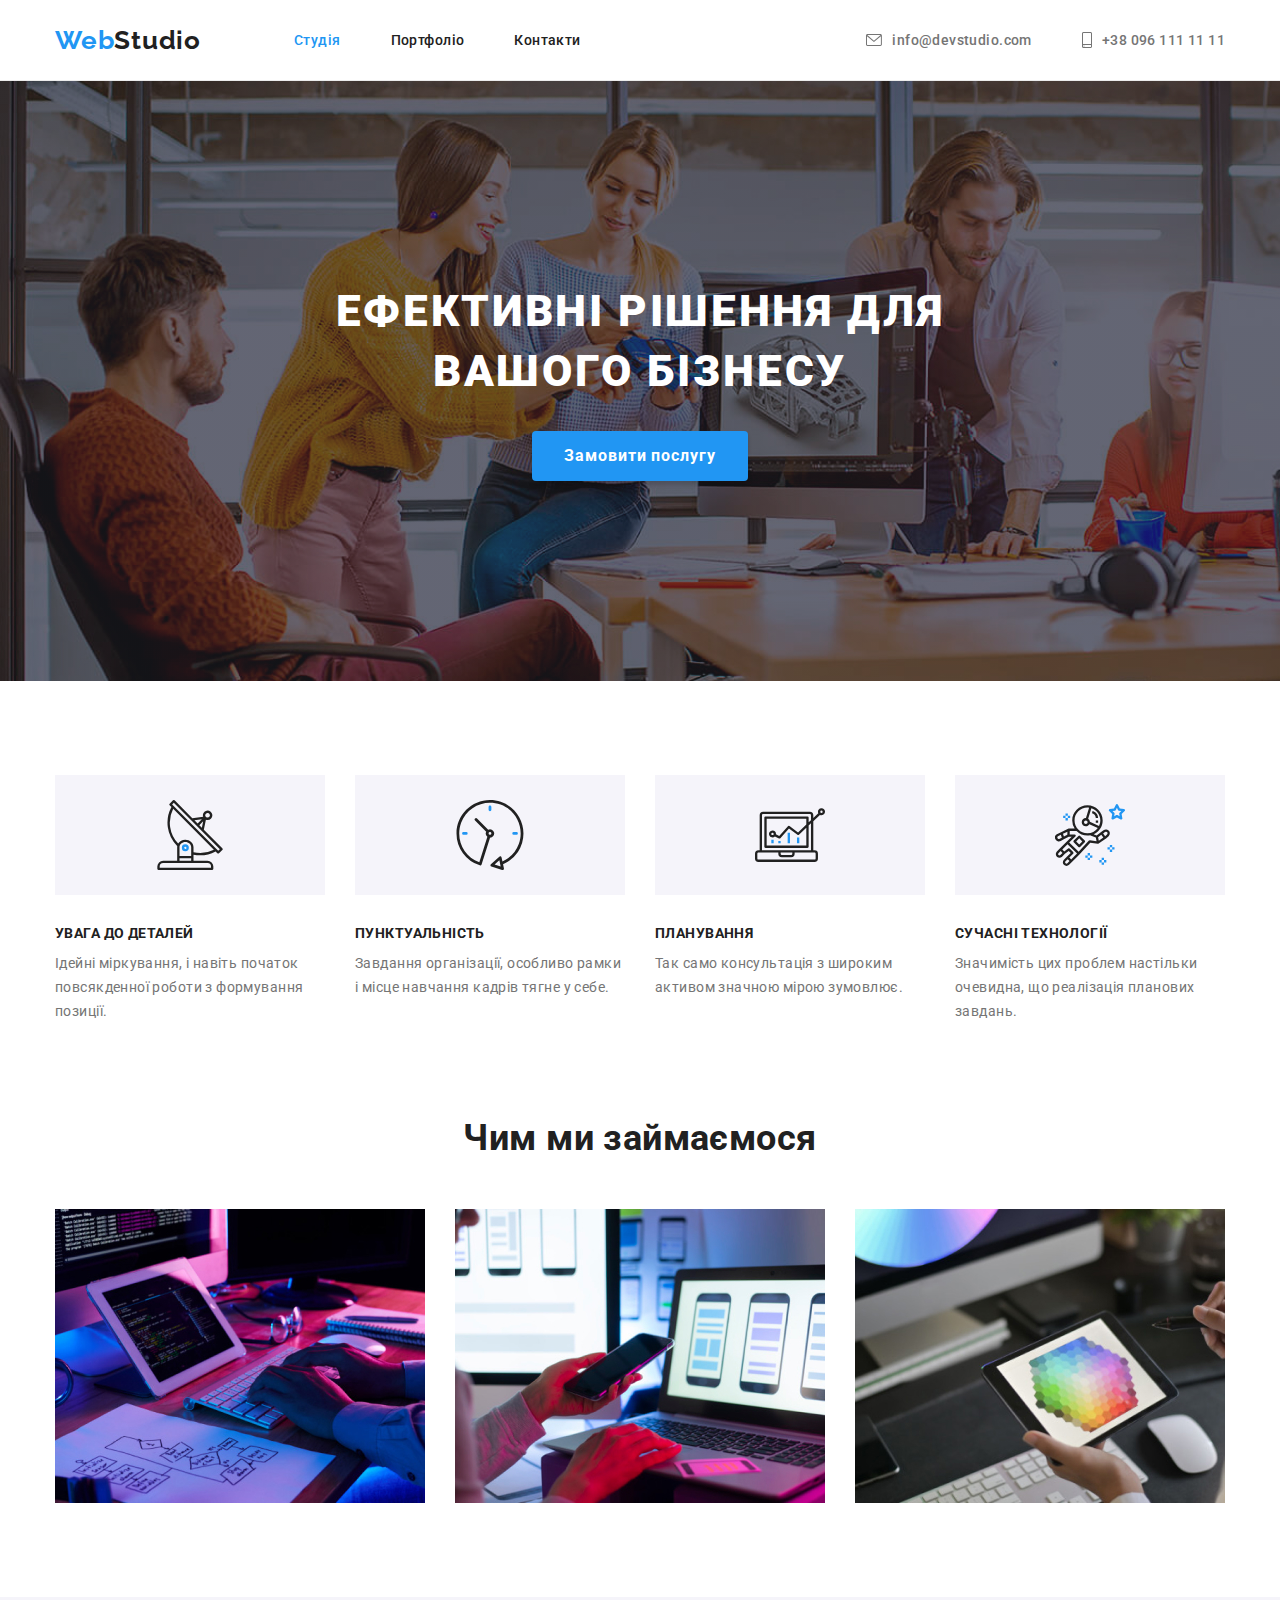
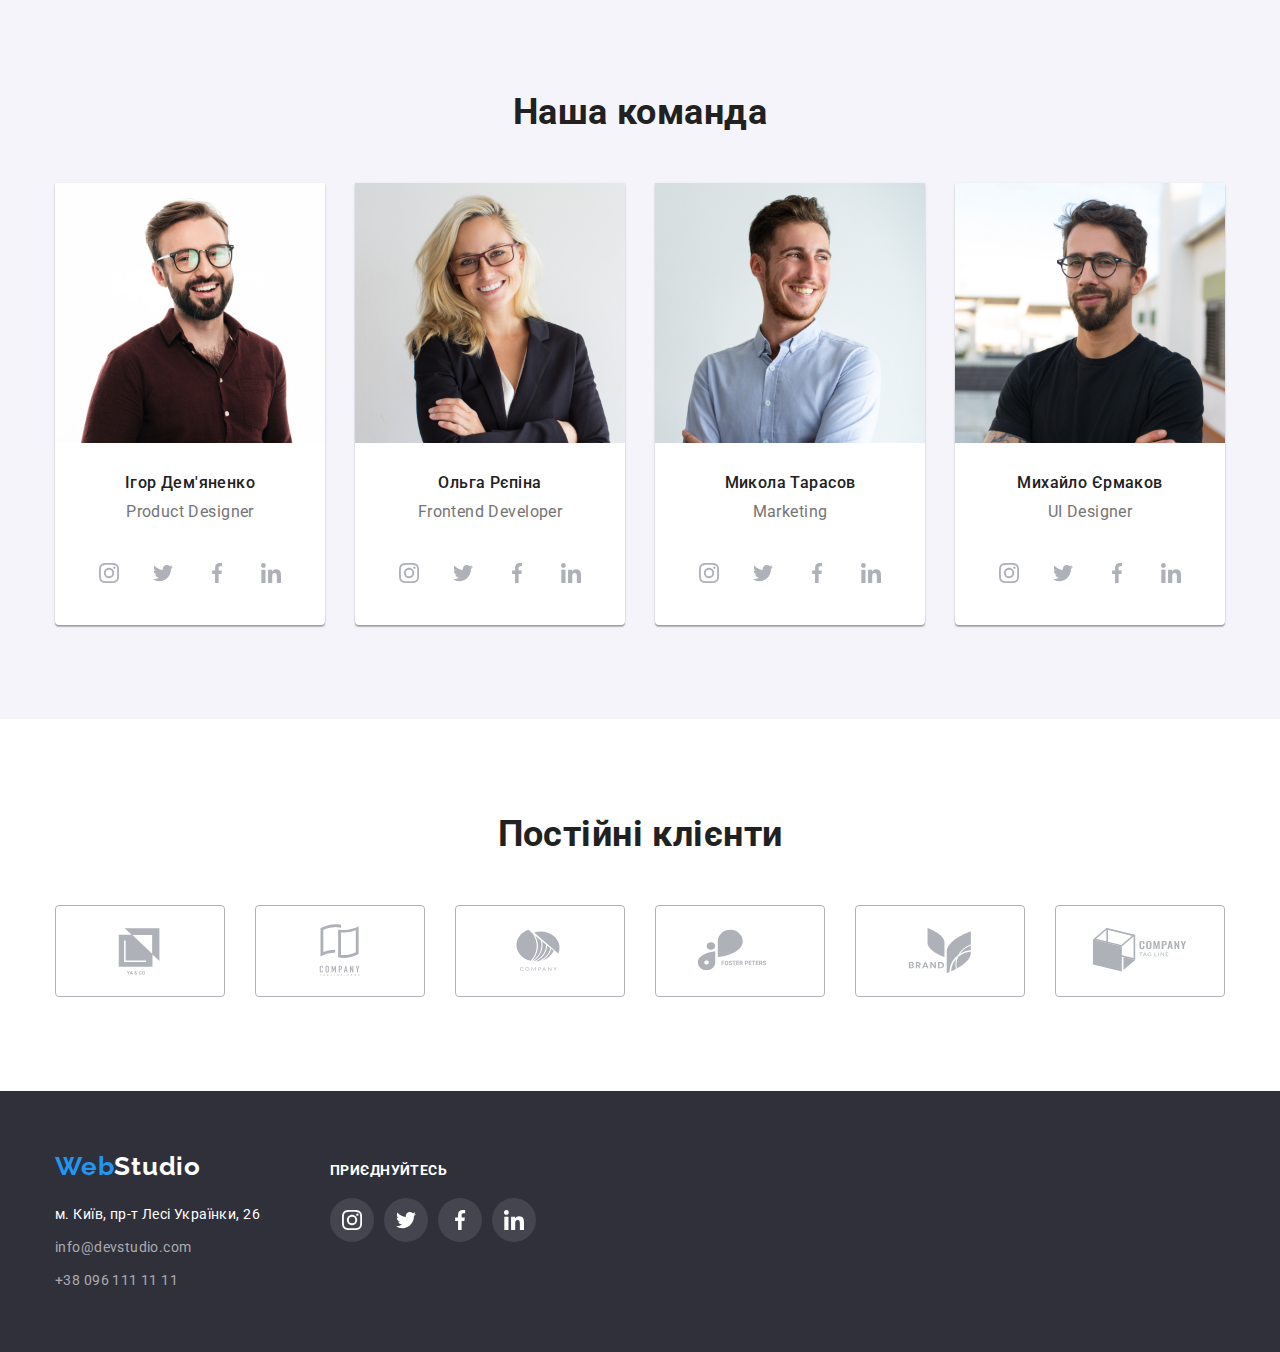
==== index.html @ e4e063df "hw4" ====
<!DOCTYPE html>
<html lang="uk">
<head>
    <meta charset="UTF-8">
    <meta http-equiv="X-UA-Compatible" content="IE=edge">
    <meta name="viewport" content="width=device-width, initial-scale=1.0">
    <link rel="preconnect" href="https://fonts.googleapis.com">
    <link rel="preconnect" href="https://fonts.gstatic.com" crossorigin>
    <link
        href="https://fonts.googleapis.com/css2?family=Raleway:wght@700&family=Roboto:wght@400;500;700;900&display=swap"
        rel="stylesheet">

        <link rel="stylesheet" href="https://cdnjs.cloudflare.com/ajax/libs/modern-normalize/1.1.0/modern-normalize.min.css">
        <link rel="stylesheet" href="./css/styles.css" />

    <title>WebStudio</title>
</head>
<body>
    <header class="header">
        <div class="header-container container">
        <nav class="nav">
<a href="./index.html" class="link logo-link"><span class="logo-accent">Web</span>Studio</a>
    <ul class="list nav-list">
        <li class="item page-now" > <a href="/" class="nav-link link">Студія</a></li>
        <li class="item"> <a href="./portfolio.html" class="nav-link link">Портфоліо</a></li>
        <li class="item"> <a href="/" class="nav-link link">Контакти</a></li>
    </ul>
</nav>
<ul class="list data">
    <li class="item contacts-item"><a href="mailto:info@devstudio.com" class="link contact-link"> <svg class="icon-envelope">
        <use href="./images/icons-defs.svg#icon-hover-envelope"></use>
      </svg>info@devstudio.com</a></li>
    <li class="item contacts-item"><a href="tel:+380961111111" class="link contact-link"><svg class="icon-smartphone">
        <use href="./images/icons-defs.svg#icon-hover-smartphone"></use>
      </svg>+38 096 111 11 11</a></li>
</ul>
</div>
    </header>
<main>
     <!-- -------------------ORDER--------------- -->
    <section class="section order">
        <div class="container">
    <h1 class="main-heading">Ефективні рішення для вашого бізнесу</h1>
    <button class="button main-button" type="button">Замовити послугу</button>
</div>
</section>

    <!---------------ADVANTAGES-------------- -->

<section class="advantages section">
    <div class="container">
    <h2 class="visually-hidden">Наши преимущества</h2>
    <ul class="list advantages-items">
        <li class="item">
            <div class="bck-antena">
                <svg class="icon-antena">
                  <use href="./images/icons-defs.svg#icon-adv-antenna"></use>
                </svg>
                </div>
            <h3 class="third-heading">УВАГА ДО ДЕТАЛЕЙ</h3>
            <p class="text">Ідейні міркування, і навіть початок повсякденної роботи з формування позиції.</p>
        </li>
        <li class="item">
            <div class="bck-clock">
                <svg class="icon-clock">
                  <use href="./images/icons-defs.svg#icon-adv-clock"></use>
                </svg>
              </div>
            <h3 class="third-heading">ПУНКТУАЛЬНІСТЬ</h3>
            <p class="text">Завдання організації, особливо рамки і місце навчання кадрів тягне у себе.</p>
        </li>
        <li class="item">
            <div class="bck-diagram">
                <svg class="icon-diagram">
                  <use href="./images/icons-defs.svg#icon-adv-diagram"></use>
                </svg>
              </div>
            <h3 class="third-heading">ПЛАНУВАННЯ</h3>
            <p class="text">Так само консультація з широким активом значною мірою зумовлює.</p>
        </li>
        <li class="item">
            <div class="bck-astronaut">
                <svg class="icon-astronaut">
                  <use href="./images/icons-defs.svg#icon-adv-astronaut"></use>
                </svg>
              </div>
            <h3 class="third-heading">СУЧАСНІ ТЕХНОЛОГІЇ</h3>
            <p class="text">Значимість цих проблем настільки очевидна, що реалізація планових завдань.</p>
        </li>
    </ul>
</div>
</section>

<!-- ----------------whatdo------------ -->

<section class="section whatdo">
    <div class="container">
    <h2 class="second-heading">Чим ми займаємося</h2>
    <ul class="list">
        <li class="item" ><img src="./images/img-1.jpg" alt="Комп'ютери" width="370"></li>
        <li class="item" ><img src="./images/img-2.jpg" alt="Телефони" width="370"></li>
        <li class="item" ><img src="./images/img-3.jpg" alt="Планшети" width="370"></li>
    </ul>
</div>
</section>

<!-- --------------TEAM-------- -->

<section class="section team">

    <div class="container">
    <h2 class="second-heading">Наша команда</h2>
    <ul class="list">
        <li class="item"><img src="./images/img-4.jpg" alt="Член команди 1" width="270">
            <div class="team-name">
                <h3 class="third-heading">Ігор Дем'яненко</h3>
            <p class="text" lang="en">Product Designer</p>
            </div>
            <ul class="team-icons">
                <li class="item"><a href="" class="link"> <svg class="icon">
                      <use href="./images/icons-defs.svg#icon-ntw-instagram"></use>
                    </svg> </a></li>
                <li class="item"><a href="" class="link"> <svg class="icon">
                      <use href="./images/icons-defs.svg#icon-ntw-twitter"></use>
                    </svg></a></li>
                <li class="item"><a href="" class="link"> <svg class="icon">
                      <use href="./images/icons-defs.svg#icon-ntw-facebook"></use> 
                    </svg> </a></li>
                <li class="item"><a href="" class="link"><svg class="icon">
                      <use href="./images/icons-defs.svg#icon-ntw-linkedin"></use>
                    </svg></a></li>
              </ul>
        </li>

        <li class="item"><img src="./images/img-5.jpg" alt="Член команди 2" width="270">
            <div class="team-name">
                <h3 class="third-heading">Ольга Рєпіна</h3>
            <p class="text" lang="en">Frontend Developer</p>
            </div>
            <ul class="team-icons">
                <li class="item"><a href="" class="link"> <svg class="icon">
                      <use href="./images/icons-defs.svg#icon-ntw-instagram"></use>
                    </svg> </a></li>
                <li class="item"><a href="" class="link"> <svg class="icon">
                      <use href="./images/icons-defs.svg#icon-ntw-twitter"></use>
                    </svg></a></li>
                <li class="item"><a href="" class="link"> <svg class="icon">
                      <use href="./images/icons-defs.svg#icon-ntw-facebook"></use> 
                    </svg> </a></li>
                <li class="item"><a href="" class="link"><svg class="icon">
                      <use href="./images/icons-defs.svg#icon-ntw-linkedin"></use>
                    </svg></a></li>
              </ul>
        </li>

        <li class="item"><img src="./images/img-6.jpg" alt="Член команди 3" width="270">
            <div class="team-name">
                <h3 class="third-heading">Микола Тарасов</h3>
            <p class="text" lang="en">Marketing</p>
            </div>
            <ul class="team-icons">
                <li class="item"><a href="" class="link"> <svg class="icon">
                      <use href="./images/icons-defs.svg#icon-ntw-instagram"></use>
                    </svg> </a></li>
                <li class="item"><a href="" class="link"> <svg class="icon">
                      <use href="./images/icons-defs.svg#icon-ntw-twitter"></use>
                    </svg></a></li>
                <li class="item"><a href="" class="link"> <svg class="icon">
                      <use href="./images/icons-defs.svg#icon-ntw-facebook"></use> 
                    </svg> </a></li>
                <li class="item"><a href="" class="link"><svg class="icon">
                      <use href="./images/icons-defs.svg#icon-ntw-linkedin"></use>
                    </svg></a></li>
              </ul>
        </li>

        <li class="item"><img src="./images/img-7.jpg" alt="Член команди 4" width="270">
            <div class="team-name">
                <h3 class="third-heading">Михайло Єрмаков</h3>
            <p class="text" lang="en">UI Designer</p>
            </div>
            <ul class="team-icons">
                <li class="item"><a href="" class="link"> <svg class="icon">
                      <use href="./images/icons-defs.svg#icon-ntw-instagram"></use>
                    </svg> </a></li>
                <li class="item"><a href="" class="link"> <svg class="icon">
                      <use href="./images/icons-defs.svg#icon-ntw-twitter"></use>
                    </svg></a></li>
                <li class="item"><a href="" class="link"> <svg class="icon">
                      <use href="./images/icons-defs.svg#icon-ntw-facebook"></use> 
                    </svg> </a></li>
                <li class="item"><a href="" class="link"><svg class="icon">
                      <use href="./images/icons-defs.svg#icon-ntw-linkedin"></use>
                    </svg></a></li>
              </ul>
        </li>
    </ul>
</div>
</section>
</main>


  <!-- -------------------Regular Customers---------- -->
  <section class="section customers">
    <div class="container">
      <h2 class="second-heading">Постійні клієнти</h2>
      <ul class="list">
    <li class="item">
      <a href="" class="link"> 
      <svg class="icon-customer1">
        <use width=106px height=60px href="./images/icons-defs.svg#icon-logo1"></use>
      </svg>
    </a>
    </li>
    <li class="item"><a href="" class="link">
        <svg class="icon-customer2">
          <use width=106px height=60px href="./images/icons-defs.svg#icon-logo2"></use>
        </svg>
    </a></li>
    <li class="item"><a href="" class="link">
        <svg class="icon-customer3">
          <use width=106px height=60px href="./images/icons-defs.svg#icon-logo3"></use>
        </svg>
    </a></li>
    <li class="item"><a href="" class="link">
        <svg class="icon-customer4">
          <use width=106px height=60px href="./images/icons-defs.svg#icon-logo4"></use>
        </svg>
    </a></li>
    <li class="item"><a href="" class="link">
        <svg class="icon-customer5">
          <use width=106px height=60px href="./images/icons-defs.svg#icon-logo5"></use>
        </svg>
    </a></li>
    <li class="item"><a href="" class="link">
        <svg class="icon-customer6">
          <use width=106px height=60px href="./images/icons-defs.svg#icon-logo6"></use>
        </svg>
    </a> </li>
      </ul>
    </div>
    </section>

  <!-- -------------------FOOTER---------- -->  
<footer class="footer">
    <div class="container">
        <div class="footer-address">
    <a href="/" class="logo-link link"><span class="logo-accent">Web</span>Studio</a>
   <address>
    <ul class="list">
        <li class="item">
            <a href="https://goo.gl/maps/hPYfwSHtG8NDrPpQ9" target="_blank"
            rel="noopener nofollow noreffer" class="map link">м. Київ, пр-т Лесі Українки, 26</a></li>
        <li class="item">
            <a href="mailto:info@devstudio.com" class="footer-link link">info@devstudio.com</a>
        </li>
        <li class="item">
            <a href="tel:+380961111111" class="footer-link link">+38 096 111 11 11</a>
        </li>
    </ul>
   </address>
</div>

<div class="footer-join">
    <p class="second-heading">ПРИЄДНУЙТЕСЬ</p>
    <ul class="list">
    
      <li class="item"><a href="" class="link">
    <svg class="footer-icon">
      <use href="./images/icons-defs.svg#icon-ntw-instagram"></use>
    </svg>
    </a></li>
    
    <li class="item"><a href="" class="link">
    <svg class="footer-icon">
      <use href="./images/icons-defs.svg#icon-ntw-twitter"></use>
    </svg>
    </a></li>
    
    <li class="item"><a href="" class="link">
    <svg class="footer-icon">
      <use href="./images/icons-defs.svg#icon-ntw-facebook"></use>
    </svg>
    </a></li>
    
    <li class="item"><a href="" class="link">
    <svg class="footer-icon">
      <use  href="./images/icons-defs.svg#icon-ntw-linkedin"></use>
    </svg>
    </a></li>
    
          </ul>
    </div>
</div>
</footer>


</body>
</html>
---- css/styles.css ----
:root{
    --accent-color: #2196F3;
    --main-text-color: #757575;
    --second-text-color: #212121;
    --white-color: #FFFFFF;
    --background-grey: #F5F4FA;
    --background-darkgrey: #2F303A;
    --footer-grey--:rgba(255, 255, 255, 0.6);
    --border-line: #ECECEC;
    --icon-colour: #AFB1B8;


    }
    
    /*------------Общие стили элементов-------*/
    
    html{
        box-sizing: border-box;
    }
    
    *, *::before, *::after{
        box-sizing: inherit;
    }
    
    
    h1,
    h2,
    h3,
    h4,
    p,
    ul,
    li{
        margin: 0px;
        padding: 0px;
    }
    
    img {
        display: block;
        max-width: 100%;
        height: auto;
    }


    body{
        font-family: 'Roboto', sans-serif;   
        font-size: 14px;
        letter-spacing: 0.03em;
        color: var(--main-text-color);
    }
    
    .second-heading {
        font-weight: 700;
        font-size: 36px;
        line-height: calc(42/36);
        text-align: center;
    
        color: var(--second-text-color);
    }
    
    .link{
        text-decoration: none;
        font-style: normal ;
    }
    
    .list{
        list-style-type: none;
    }
    
    .button {
        background-color: var(--accent-color);
        color: var(--white-color);
        cursor: pointer;
        text-align: center;
    }

    .container{
        margin: 0 auto;
        width: 1200px;
        padding-right: 15px;
        padding-left: 15px;
        }
        
        .section{
            padding-top: 94px;
            padding-bottom: 94px;
        }
        
    
    /* -------------------------HEADER------------------------- */
    .header{
        border-bottom-width: 1px;
        border-bottom-style: solid;
        border-bottom-color: var(--border-line);
    }
   
    .header .link{
        display: flex;
        align-items: center;
        }
    
    
    .logo-link{
        display: block;
        font-family: 'Raleway';
        font-weight: 700;
        font-size: 26px;
        line-height: calc(31/26);
        letter-spacing: 0.03em;
    
        color: var(--second-text-color);
    }
    
    .logo-accent{
        color: var(--accent-color);
    }

    .nav-link, .contact-link{
        font-family: 'Roboto', sans-serif;
        font-weight: 500;
        font-size: 14px;
        line-height: calc(16/14);
        letter-spacing: 0.03em;
    
        color: var(--second-text-color);
    }

    .header .list .link:hover,
    .header .list .link:focus {
        color: var(--accent-color);
    }

    .nav-list .link {
        padding-top: 32px;
    padding-bottom: 32px;
        color: var(--second-text-color);
    }
    
    .item.page-now .link{
        color: var(--accent-color);
        text-decoration: none;
    }

    .contact-link{
        color: var(--main-text-color);
    }

    .nav{
        display: flex;
        align-items: center;
    }

    .nav-list>.item:not(:last-child), .contacts-item:not(:last-child){
        margin-right: 50px;
        }

        .nav-list, .data{
            display: flex;
            margin-left: 93px;
        }

        .header-container{
            display: flex;
            align-items: center;
        }

        .contacts-item .link{
            padding-top: 32px;
            padding-bottom: 32px;
        }
        
        .data{
            margin-left: auto;
        }

        .icon-envelope{
            width: 16px;
            height: 12px;
        margin-right: 10px;
        fill: currentColor;
        }
        
        
        .icon-smartphone{
            width: 10px;
            height: 16px;
            margin-right: 10px;
            fill: currentColor;
        }

    
    /*-----------------------------ORDER------------------------*/
    
    .order{
        
 padding-top: 200px;
        padding-bottom: 200px;
        margin: auto;
        
            background-color: #C4C4C4;
        text-align: center;
max-width: 1600px;
        background-image: linear-gradient(to right, rgba(47, 48, 58, 0.4), rgba(47, 48, 58, 0.4)),
url(../images/background1.jpg);
    }
    .main-heading{

        margin-bottom: 30px;
        margin-left: auto;
    margin-right: auto;
    width: 696px;

        font-weight: 900;
        font-size: 44px;
        line-height: calc(60/44);
        text-align: center;
        letter-spacing: 0.06em;
        text-transform: uppercase;
        
        color: var(--white-color);
    }
    
    .main-button{
        padding: 10px 32px;

        font-family: 'Roboto', sans-serif;
        font-style: normal;
        font-weight: 700;
        font-size: 16px;
        line-height: calc(30/16);
        letter-spacing: 0.06em;


    box-shadow: 0px 4px 4px rgba(0, 0, 0, 0.15);
    border-radius: 4px;
    border: none;
    }

    .main-button:hover, .main-button:focus{
        background-color: #188CE8        ;
    }
    
    /*--------------------ADVANTAGES-----------------------*/
.advantages-items{
    display: flex;
}

.advantages .item + .item{
    margin-left: 30px;
}

.advantages .text{
    flex-basis: 270px;
}

    .visually-hidden {
        position: absolute;
        width: 1px;
        height: 1px;
        margin: -1px;
        border: 0;
        padding: 0;
        
        white-space: nowrap;
        clip-path: inset(100%);
        clip: rect(0 0 0 0);
        overflow: hidden;
      }
    
    .advantages .third-heading{
        margin-bottom: 10px;

        font-weight: 700;
        font-size: 14px;
        line-height: calc(16/14);
        text-transform: uppercase;
        
        color: var(--second-text-color);
    }

    .advantages .text{
        line-height: calc(24/14);
}

.bck-antena, .bck-clock, .bck-diagram, .bck-astronaut{
    background-color: var(--background-grey);
    width: 270px;
    height: 120px;
    
    display: flex;
    justify-content: center;
    align-items: center;
    
    margin-bottom: 30px;
    }
    
    .icon-antena, .icon-clock, .icon-diagram, .icon-astronaut {
        width: 70px;
        height:70px;
    }
    
    /*-- -------------------whatdo-----------*/
    .whatdo{
        padding-top: 0px;
    }
    
    .whatdo .second-heading{
        margin-bottom: 50px;
    }
    
    .whatdo .list{
        display: flex;
        padding: 0;
        justify-content: space-between;
    }
    
    
    .whatdo .item + .item{
        margin-left: 30px;
    
    }


    /*------------------------TEAM--------*/
    
    .team{
        background-color: var(--background-grey);
         }

    .team .list{
        display: flex;
    }
    .team .second-heading{
        margin-bottom: 50px;
    }

    .team .item{

        background-color: var(--white-color);
        width: 270px;
        box-shadow: 0px 1px 3px rgba(0, 0, 0, 0.12),
        0px 1px 1px rgba(0, 0, 0, 0.14),
        0px 2px 1px rgba(0, 0, 0, 0.2);
        border-radius: 0px 0px 4px 4px;
    
        margin-right: 30px;
    }
    
    .team .item:nth-child(4n){
        margin-right: 0px;
    }


    .team .third-heading{
        margin-bottom: 10px;
        text-align: center;

        font-weight: 500;
        font-size: 16px;
        line-height: calc(19/16);
        text-align: center;
        
        color: var(--second-text-color);
    }
    
    .team .text{
        
        font-weight: 400;
        font-size: 16px;
        line-height: calc(19/16);
        text-align: center;
    }

    .team .item{
        background-color: var(--white-color);
    }

    .team-name{
        padding-top: 30px;
        padding-bottom: 30px;
    }

    .team-icons {
        display: flex;
        list-style-type: none;
        margin-bottom:  30px;
        justify-content: center;
    }
    
    .team-icons .item {
        margin-right: 10px;
        width: 44px;
        height: 44px;
        box-shadow: none;
    }
    
    .team-icons .item:last-child {
        margin-right: 0px;
    }
    
    
    .team-icons .link {
        display: flex;
        justify-content: center;
        align-items: center;
        height: 100%;
        width: 100%;
    
        border: none;
        border-radius: 50%;
        box-shadow: none;
    
        color: #afb1b8;
    }
    
    .team-icons .link:hover , .team-icons .link:focus{
        background-color: var(--accent-color);
    color: var(--white-color);
        height: 100%;
        width: 100%;
    }
    
    .team-icons .icon {
        width: 20px;
        height: 20px;
        fill: currentColor;
    }


/*-- -------------------Regular Customers---------- --*/

.customers .second-heading{
    margin-bottom: 50px;
}

.customers .link{
    width: 100%;
    height: 100%;

    display: flex;
    justify-content: center;
    align-items: center;
    fill: var(--icon-colour);

    height: 92px;

    border: var(--icon-colour) solid 1px;
    border-radius: 4px;
}

.customers .link:hover, .customers .link:focus{
    fill: var(--accent-color);
    border-color: var(--accent-color) solid 1px;
    border-radius: 4px;
}

.customers .list{
display: flex;
justify-content: center;
}

.customers .item{
    margin-right: 30px;
    width: 170px;

}

.customers .item:last-child{
    margin-right: 0px;
}



.icon-customer1, .icon-customer2, .icon-customer3,.icon-customer4, .icon-customer5, .icon-customer6{
width: 106px;
height: 60px;
}

    
    
    /*------------------------------------FOOTER-----------*/
    .footer{
        background-color: var(--background-darkgrey);
        padding-top: 60px;
        padding-bottom: 60px;
    }
    .footer .container {
        display: flex;
    align-items: baseline;
    }

    .footer .item{
        margin-bottom: 9px;
    }

    .footer .item:last-child{
        margin-bottom: 0;
    }

    .footer .link{
        font-size: 14px;
        line-height: calc(24/14);
        letter-spacing: 0.03em;
    }

    .footer .list .link:hover, .footer .list .link:focus{
        color: var(--accent-color);
    }

    .footer .logo-link{
margin-bottom: 20px;

        color: var(--white-color);
        font-family: 'Raleway';
        font-weight: 700;
        font-size: 26px;
        line-height: calc(31/26);
    }
    
    .map{
    color: var(--white-color);
    }
    
    .footer-link {
    color: var(--footer-grey--);
    }



    .footer-join .second-heading{
        margin-bottom: 20px;
        font-weight: 700;
        font-size: 14px;
        line-height: calc(16/14);
        text-align: start;

        color: var(--white-color);
    }

    .footer-join .list{
        display: flex;
    }

    .footer-join .item{
        width: 44px;
        height: 44px;
        margin-right: 10px;
        margin-bottom: 0px;
        
    }
    .footer-join .item:last-child {
        margin-right: 0px;
    }

    .footer-join .item .link:hover, .footer-join .item .link:focus{
        background-color: var(--accent-color);
    }
    
    .footer-icon{
        fill: var(--white-color);
        width: 20px;
        height: 20px;
    }

    .footer-join .link{
        display: flex;
        justify-content: center;
        align-items: center;
        height: 100%;
        width: 100%;
        border: none;
        border-radius: 50%;
        box-shadow: none; 
        background-color: rgba(255, 255, 255, 0.1); 
    }

    .footer-address{
        margin-right: 70px;
    }
    
    /*!!!----------------------------PORTFOLIO------------!!!*/
    
    /*-- ---------------EXAMPLES------- -*/
    
    .examples-list{
        display: flex;
        justify-content: center;
    }

    .examples-item{
        margin-right: 8px;
    }

.examples-item:last-child{
    margin-right: 0px;
}

    .examples .button{
        padding: 6px 22px;

        font-family: 'Roboto', sans-serif;
        font-style: medium;
        letter-spacing: 0.03em;
        text-align: center;

        color: var(--second-text-color);
        font-weight: 500;
        font-size: 16px;
        line-height: calc(26/16);
        background-color: var(--background-grey);
        border: none;
        border-radius: 4px;
    
    }
    
    .examples .button:hover, .examples .button:focus{
        color: var(--white-color);
        background-color: var(--accent-color);
box-shadow: 0px 3px 1px rgba(0, 0, 0, 0.1), 0px 1px 2px rgba(0, 0, 0, 0.08), 0px 2px 2px rgba(0, 0, 0, 0.12);
;
    }
    
    /*----------------Карточки с работами-----------*/
    .cards-list .item{
        flex-basis: 370px;
    
        margin-right: 30px;
        margin-bottom: 30px;
    }
     
    .cards-list .item:nth-child(3n + 3) {
        margin-right: 0px;
        }
    
        .cards-list .item:nth-last-child(-n + 3) {
            margin-bottom: 0;}
    
            .card-info{
            padding: 24px 20px;
            border-bottom: 1px solid #EEEEEE;
            border-right: 1px solid #EEEEEE;
            border-left: 1px solid #EEEEEE;
            }
   
        .cards-list .link:hover, .cards-list .link:focus{
            box-shadow: 1px 4px 6px 0px rgba(0, 0, 0, 0.16), 0px 4px 4px 0px rgba(0, 0, 0, 0.06), 0px 1px 1px 0px rgba(0, 0, 0, 0.12);
            ;
        }
   
.cards-list .link{
    display: block;
}

    .examples .second-heading{
        margin-bottom: 4px;

        font-size: 18px;
        line-height: calc(36/18);
        letter-spacing: 0.06em;
        text-align: left;
    }
    .examples-text {
        font-size: 16px;
        line-height: calc(30/16);
        color: var(--main-text-color);
    }

    .examples-list{
        display: flex;
        justify-content: center;
        margin-bottom: 50px;
        margin-left: auto;
        margin-right: auto;
    }
    
    .cards-list{
        display: flex;
        flex-wrap: wrap;
    }
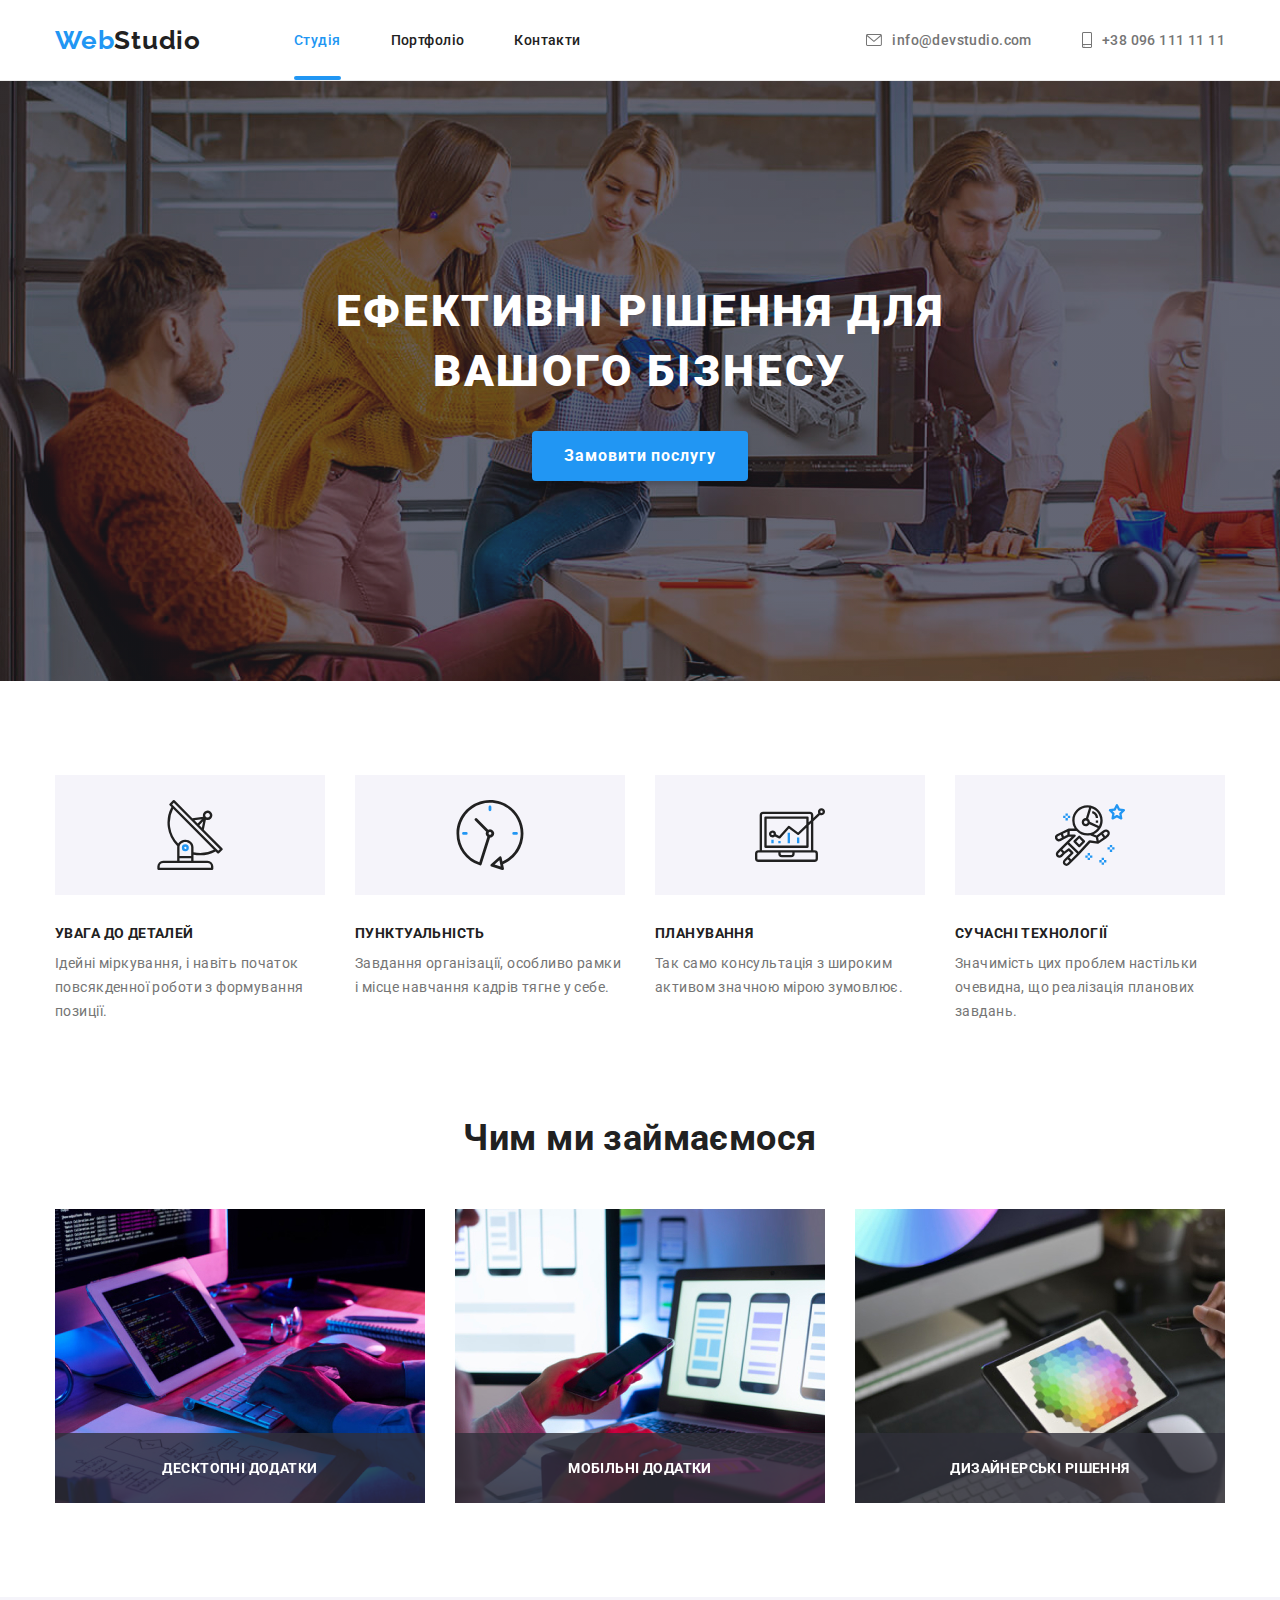
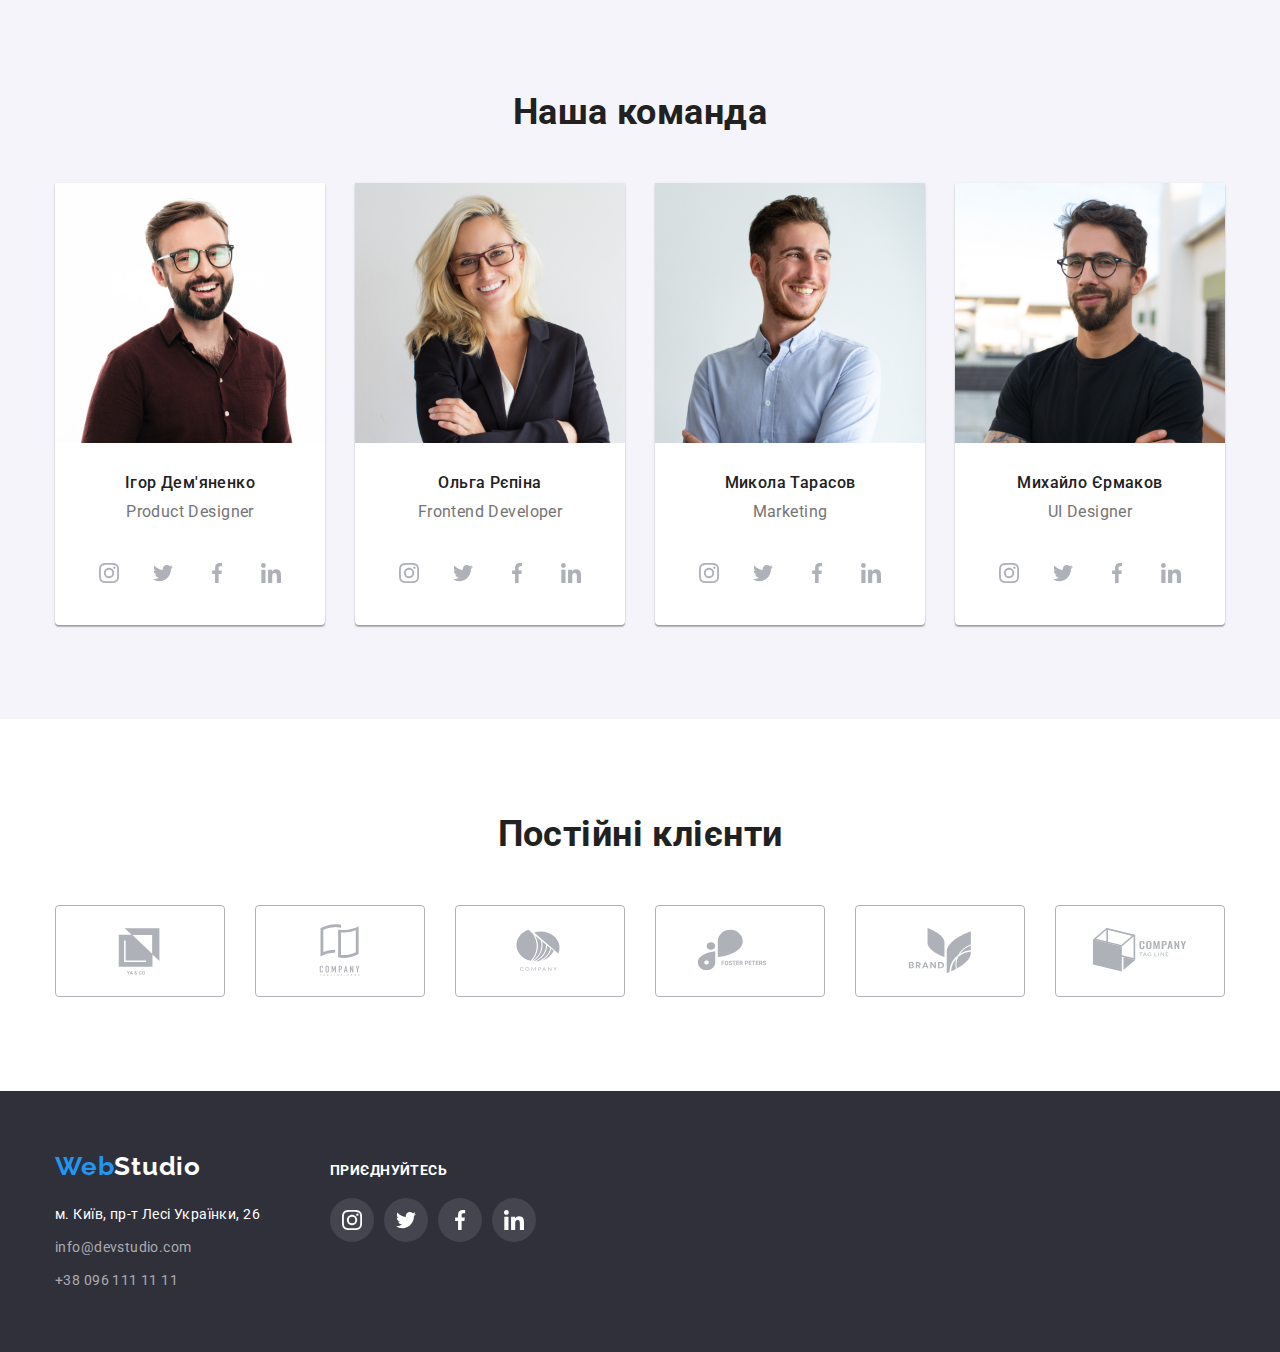
==== commit d0edc260: "hw5" ====
--- a/index.html
+++ b/index.html
@@ -41,8 +41,13 @@
     <section class="section order">
         <div class="container">
     <h1 class="main-heading">Ефективні рішення для вашого бізнесу</h1>
-    <button class="button main-button" type="button">Замовити послугу</button>
-</div>
+    <button class="button main-button" type="button" data-modal-open>Замовити послугу</button>
+</div>
+<div class="backdrop is-hidden" data-modal>
+  <div class="modal">
+  <button class="button" data-modal-close></button>
+  </div>  
+  </div>
 </section>
 
     <!---------------ADVANTAGES-------------- -->
@@ -97,9 +102,21 @@
     <div class="container">
     <h2 class="second-heading">Чим ми займаємося</h2>
     <ul class="list">
-        <li class="item" ><img src="./images/img-1.jpg" alt="Комп'ютери" width="370"></li>
-        <li class="item" ><img src="./images/img-2.jpg" alt="Телефони" width="370"></li>
-        <li class="item" ><img src="./images/img-3.jpg" alt="Планшети" width="370"></li>
+        <li class="item" ><img src="./images/img-1.jpg" alt="Комп'ютери" width="370">
+          <div class="uptext">
+            <p class="text">Десктопні додатки</p>
+          </div>
+        </li>
+        <li class="item" ><img src="./images/img-2.jpg" alt="Телефони" width="370">
+          <div class="uptext">
+            <p class="text">Мобільні додатки</p>
+          </div>
+        </li>
+        <li class="item" ><img src="./images/img-3.jpg" alt="Планшети" width="370">
+          <div class="uptext">
+            <p class="text">Дизайнерські рішення</p>
+          </div>
+        </li>
     </ul>
 </div>
 </section>
@@ -294,6 +311,6 @@
 </div>
 </footer>
 
-
+<script src="./modal.js"></script>
 </body>
 </html>--- a/css/styles.css
+++ b/css/styles.css
@@ -124,12 +124,21 @@
         color: var(--second-text-color);
     }
 
+.header .list .link{
+    transition-property: background-color, color;
+transition-duration: 250ms;
+    transition-timing-function: cubic-bezier(0.4, 0, 0.2, 1);
+}
+
+
     .header .list .link:hover,
     .header .list .link:focus {
         color: var(--accent-color);
     }
 
     .nav-list .link {
+ position: relative;
+
         padding-top: 32px;
     padding-bottom: 32px;
         color: var(--second-text-color);
@@ -159,6 +168,8 @@
         }
 
         .header-container{
+                position: relative;
+
             display: flex;
             align-items: center;
         }
@@ -185,6 +196,20 @@
             height: 16px;
             margin-right: 10px;
             fill: currentColor;
+        }
+
+       .page-now .link::after{
+
+            display: block;
+            position: absolute;
+            content: "";
+        
+            height: 4px;
+            width: 100%;
+        top: 76px;
+            border-radius: 2px;
+        
+        background-color: var(--accent-color);
         }
 
     
@@ -233,10 +258,55 @@
     box-shadow: 0px 4px 4px rgba(0, 0, 0, 0.15);
     border-radius: 4px;
     border: none;
+
+    transition-property: background-color, color;
+transition-duration: 250ms;
+    transition-timing-function: cubic-bezier(0.4, 0, 0.2, 1);
     }
 
     .main-button:hover, .main-button:focus{
         background-color: #188CE8        ;
+    }
+
+    .backdrop{
+        position: fixed;
+        top: 0;
+        left: 0;
+    
+        width: 100%;
+        height: 100%;
+    
+        background-color: rgba(0, 0, 0, 0.2);
+    }
+    
+    .backdrop.is-hidden{
+        opacity: 0;
+        pointer-events: none;
+    }
+    
+    .modal{
+    position: absolute;
+    top: 50%;
+    left: 50%;
+    transform: translate(-50%, -50%);
+    
+        width: 528px;
+        height: 581px;
+        border-radius: 4px;
+        box-shadow: 0px 1px 3px rgba(0, 0, 0, 0.12), 0px 1px 1px rgba(0, 0, 0, 0.14), 0px 2px 1px rgba(0, 0, 0, 0.2);
+    
+        background-color: var(--white-color);
+    }
+    
+    .modal .button{
+        background: url(../images/close.png) no-repeat;
+        width: 30px;
+        height: 30px;
+        position: absolute;
+        top: 8px;
+        right: 8px;
+    
+        border: none;
     }
     
     /*--------------------ADVANTAGES-----------------------*/
@@ -319,6 +389,38 @@
     
     }
 
+    .whatdo .item{
+        position: relative;
+    }
+
+    .uptext{
+        position: absolute;
+        
+        bottom: 0;
+        left: 0;
+        
+            display: flex;
+            justify-content: center;
+            align-items: center;
+            width: 370px;
+            height: 70px;
+        
+            background-color: rgba(47, 48, 58, 0.8);
+        }
+        
+        .uptext .text{
+        text-transform: uppercase;
+        
+            font-family: Roboto;
+            font-size: 14px;
+            font-weight: 700;
+            line-height: calc(16/14);
+            letter-spacing: 0.03em;
+            text-align: center;
+        
+            color: var(--white-color);
+        }
+
 
     /*------------------------TEAM--------*/
     
@@ -410,6 +512,10 @@
         box-shadow: none;
     
         color: #afb1b8;
+
+        transition-property: background-color, color;
+transition-duration: 250ms;
+    transition-timing-function: cubic-bezier(0.4, 0, 0.2, 1);
     }
     
     .team-icons .link:hover , .team-icons .link:focus{
@@ -445,6 +551,10 @@
 
     border: var(--icon-colour) solid 1px;
     border-radius: 4px;
+
+    transition-property: background-color, color;
+transition-duration: 250ms;
+    transition-timing-function: cubic-bezier(0.4, 0, 0.2, 1);
 }
 
 .customers .link:hover, .customers .link:focus{
@@ -501,6 +611,12 @@
         line-height: calc(24/14);
         letter-spacing: 0.03em;
     }
+
+.footer .list .link{
+    transition-property: background-color, color;
+transition-duration: 250ms;
+    transition-timing-function: cubic-bezier(0.4, 0, 0.2, 1);
+}
 
     .footer .list .link:hover, .footer .list .link:focus{
         color: var(--accent-color);
@@ -549,6 +665,12 @@
     }
     .footer-join .item:last-child {
         margin-right: 0px;
+    }
+
+    .footer-join .item .link{
+        transition-property: background-color, color;
+transition-duration: 250ms;
+    transition-timing-function: cubic-bezier(0.4, 0, 0.2, 1);
     }
 
     .footer-join .item .link:hover, .footer-join .item .link:focus{
@@ -609,6 +731,10 @@
         background-color: var(--background-grey);
         border: none;
         border-radius: 4px;
+
+        transition-property: background-color, color;
+transition-duration: 250ms;
+    transition-timing-function: cubic-bezier(0.4, 0, 0.2, 1);
     
     }
     
@@ -648,6 +774,10 @@
    
 .cards-list .link{
     display: block;
+
+    transition-property: background-color, color;
+transition-duration: 250ms;
+    transition-timing-function: cubic-bezier(0.4, 0, 0.2, 1);
 }
 
     .examples .second-heading{
@@ -675,4 +805,52 @@
     .cards-list{
         display: flex;
         flex-wrap: wrap;
-    }+    }
+
+    .dop-info{
+        position: relative;
+        overflow: hidden;
+        
+    }
+
+    .dop-info::before{
+
+        display: inline-block;
+        content: "";
+    
+        position: absolute;
+        top: 0;
+        left: 0;
+        opacity: 0;
+    
+        width: 100%;
+        height: 100%;
+        background-color: rgba(33, 150, 243, 0.9);
+    
+    }
+
+    .dop-info .text{
+        position: absolute;
+        top: 0%;
+        bottom: 0%;
+        transform: translateY(100%);
+        transition: transform 250ms cubic-bezier(0.4, 0, 0.2, 1);
+
+        padding-top: 63px;
+        padding-bottom: 63px;
+        padding-left: 24px;
+        padding-right: 24px;
+
+        font-family: 'Roboto';
+font-style: normal;
+font-weight: 400;
+font-size: 18px;
+line-height: calc(28/18);
+letter-spacing: 0.03em;
+color: var(--white-color);
+background-color:rgba(33, 150, 243, 0.9);
+    }
+
+    .cards .item .link:hover .dop-info .text, .cards .item .link:focus .dop-info .text {
+        transform: translateY(0);
+      }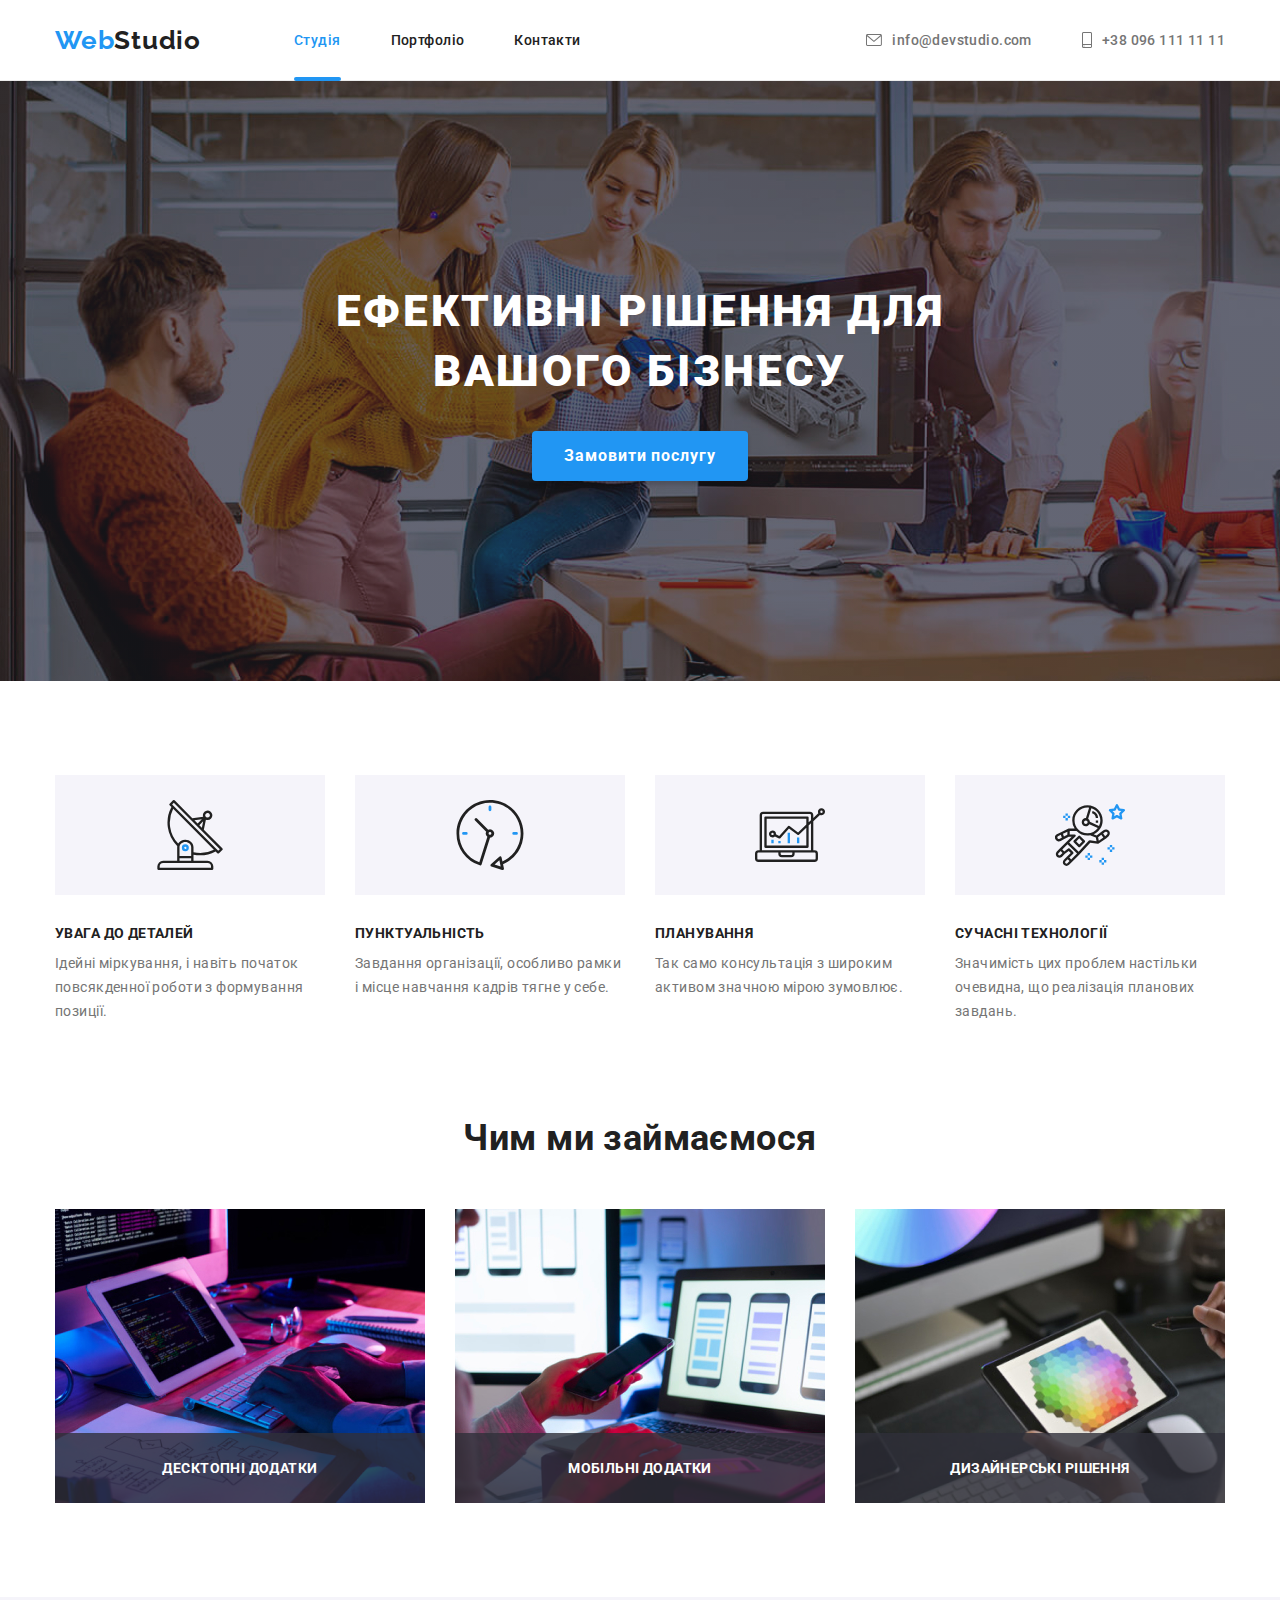
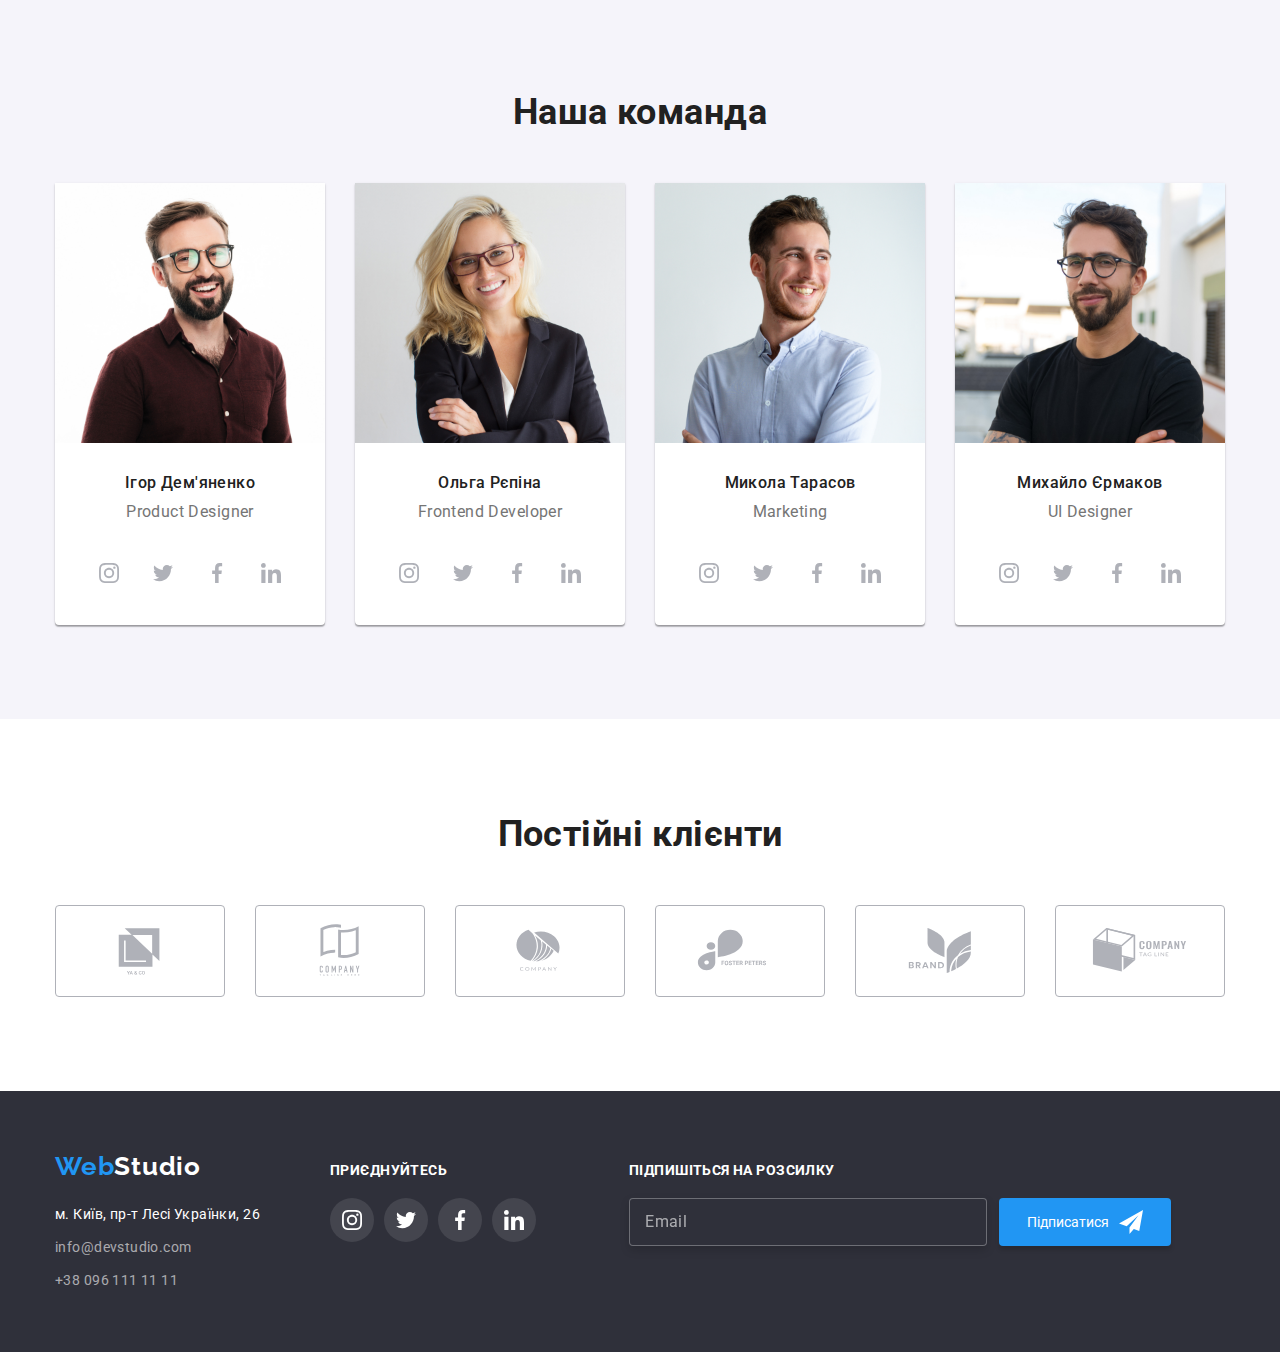
==== commit f1b5b5c2: "changes" ====
--- a/index.html
+++ b/index.html
@@ -45,7 +45,45 @@
 </div>
 <div class="backdrop is-hidden" data-modal>
   <div class="modal">
-  <button class="button" data-modal-close></button>
+  <button class="button button-close" data-modal-close></button>
+
+  <div class="modal-inner">
+
+    <h2 class="second-heading modal-second-heading">Залиште свої дані, ми вам передзвонимо</h2>
+  
+    <form class="form" name="main-form" novalidate autocomplete="on">
+  
+  <div class="form-field">
+    <label class="form-field-label" for="user-name">Ім'я</label>
+    <input class="form-field-input" type="text" name="user-name" id="user-name">
+  </div>
+  
+  <div class="form-field">
+    <label class="form-field-label" for="user-tel">Телефон</label>
+    <input class="form-field-input" type="tel" name="user-tel" id="user-tel">
+  </div>
+  
+  <div class="form-field">
+    <label class="form-field-label" for="user-email">Пошта</label>
+    <input class="form-field-input" type="email" name="user-email" id="user-email">
+  </div>
+  
+  <div class="form-field">
+    <label class="form-field-label" for="user-comment">Коментар</label>
+   <textarea class="form-field-input form-field-textarea" name="user-comment" id="user-comment" placeholder="Введите текст"></textarea>
+  </div>
+  
+  <div class="form-field form-field-checkbox ">
+    <input  type="checkbox" name="terms-conditions" id="terms-conditions">
+    <label  for="terms-conditions">Погоджуюся з розсилкою та приймаю Умови договору</label>
+  </div>
+  
+  <button class="button form-feild-button" type="submit">Відправити</button>
+  
+    </form>
+  
+  </div>
+
   </div>  
   </div>
 </section>
@@ -308,6 +346,32 @@
     
           </ul>
     </div>
+
+<form class="footer-form" name="footer-form" novalidate autocomplete="on">
+ 
+    <h2 class="second-heading">Підпишіться на розсилку</h2>
+    
+    <div class="footer-submit">
+    <div class="footer-form-field">
+      <label class="footer-form-field" for="fot-email"></label>
+      <input class="footer-form-field-input" type="email" name="fot-email" id="fot-email" placeholder="Email">
+    </div>
+    
+      <div class="footer-but">
+        <button class="button footer-button" type="submit">Підписатися</button>
+     
+      <svg class="footer-tg">
+          <use href="./images/icons-defs.svg#icon-tg"></use>
+        </svg>
+      </div>
+    
+    </div>
+    
+</form>
+
+
+</div>
+    
 </div>
 </footer>
 
--- a/css/styles.css
+++ b/css/styles.css
@@ -9,6 +9,9 @@
     --border-line: #ECECEC;
     --icon-colour: #AFB1B8;
 
+    --form-label-color: rgba(117, 117, 117, 1);
+--form-input-border-color: rgba(33, 33, 33, 0.2);
+--form-input-placeholder-color: rgba(117, 117, 117, 0.5);
 
     }
     
@@ -124,8 +127,8 @@
         color: var(--second-text-color);
     }
 
-.header .list .link{
-    transition-property: background-color, color;
+.nav-link, .contact-link{
+    transition-property: color;
 transition-duration: 250ms;
     transition-timing-function: cubic-bezier(0.4, 0, 0.2, 1);
 }
@@ -206,7 +209,7 @@
         
             height: 4px;
             width: 100%;
-        top: 76px;
+        bottom: -1px;
             border-radius: 2px;
         
         background-color: var(--accent-color);
@@ -259,7 +262,7 @@
     border-radius: 4px;
     border: none;
 
-    transition-property: background-color, color;
+    transition-property: background-color;
 transition-duration: 250ms;
     transition-timing-function: cubic-bezier(0.4, 0, 0.2, 1);
     }
@@ -277,10 +280,15 @@
         height: 100%;
     
         background-color: rgba(0, 0, 0, 0.2);
+
+        transition-property: opacity, visibility;
+transition-duration: 250ms;
+    transition-timing-function: cubic-bezier(0.4, 0, 0.2, 1);
     }
     
     .backdrop.is-hidden{
         opacity: 0;
+        visibility: hidden;
         pointer-events: none;
     }
     
@@ -298,7 +306,7 @@
         background-color: var(--white-color);
     }
     
-    .modal .button{
+    .modal .button-close{
         background: url(../images/close.png) no-repeat;
         width: 30px;
         height: 30px;
@@ -308,6 +316,77 @@
     
         border: none;
     }
+
+    .modal-inner{
+        padding: 40px;
+    }
+    
+    .modal-second-heading{
+        margin-bottom: 12px;
+        text-align: center;
+    
+        font-size: 20px;
+        line-height: calc(23/20);
+    }
+    
+    .form-field{
+    
+        text-align: left;
+        margin-bottom: 10px;
+    }
+    
+    .form-field-label{
+        display: block;
+        margin-bottom: 4px;
+    
+        font-weight: 400;
+        font-size: 12px;
+        line-height: calc(14/12);
+        color: var(--form-label-color);  
+    }
+    
+    .form-field-input{
+    padding: 12px 16px 12px 16px;
+        width: 100%;
+    height: 40px;
+    
+    border: var(--form-input-border-color) solid 1px;
+        border-radius: 4px;
+    }
+    
+    .form-field-textarea{
+        height: 120px;
+        resize: none;
+    }
+    
+    .form-field-textarea::placeholder{
+        font-size: 12px;
+        line-height: calc(14/12);
+        color: var(--form-input-placeholder-color);
+    
+    }
+    
+    .form-field-checkbox{
+    margin-bottom: 30px;
+    }
+    
+    
+    .form-feild-button{
+        width: 200px;
+        padding: 10px 55px;
+        margin-bottom: 40px;
+
+    
+        font-weight: 700;
+        font-size: 16px;
+        line-height: calc(30/16);
+        color: var(--white-color);
+        
+        border: none;
+        border-radius: 4px;
+    
+    }
+
     
     /*--------------------ADVANTAGES-----------------------*/
 .advantages-items{
@@ -552,15 +631,14 @@
     border: var(--icon-colour) solid 1px;
     border-radius: 4px;
 
-    transition-property: background-color, color;
+    transition-property: border-color, fill;
 transition-duration: 250ms;
     transition-timing-function: cubic-bezier(0.4, 0, 0.2, 1);
 }
 
 .customers .link:hover, .customers .link:focus{
     fill: var(--accent-color);
-    border-color: var(--accent-color) solid 1px;
-    border-radius: 4px;
+    border-color: var(--accent-color);
 }
 
 .customers .list{
@@ -583,6 +661,7 @@
 .icon-customer1, .icon-customer2, .icon-customer3,.icon-customer4, .icon-customer5, .icon-customer6{
 width: 106px;
 height: 60px;
+color: currentColor;
 }
 
     
@@ -613,7 +692,7 @@
     }
 
 .footer .list .link{
-    transition-property: background-color, color;
+    transition-property: color;
 transition-duration: 250ms;
     transition-timing-function: cubic-bezier(0.4, 0, 0.2, 1);
 }
@@ -668,7 +747,7 @@
     }
 
     .footer-join .item .link{
-        transition-property: background-color, color;
+        transition-property: background-color;
 transition-duration: 250ms;
     transition-timing-function: cubic-bezier(0.4, 0, 0.2, 1);
     }
@@ -698,6 +777,97 @@
     .footer-address{
         margin-right: 70px;
     }
+
+
+    .footer-form{
+        margin-left: 93px;
+    }
+
+    .footer-form .second-heading{
+
+        margin-bottom: 20px;
+
+font-family: 'Roboto';
+font-style: normal;
+font-weight: 700;
+font-size: 14px;
+line-height: calc(16/14);
+letter-spacing: 0.03em;
+text-transform: uppercase;
+text-align: left;
+
+color: var(--white-color);
+
+    }
+
+ .footer-form-field-input{
+
+    padding-left: 15px;
+    padding-top: 15px;
+    padding-bottom: 15px;
+
+    margin-right: 12px;
+
+    width: 358px;
+
+border: 1px solid rgba(255, 255, 255, 0.3);
+filter: drop-shadow(0px 4px 4px rgba(0, 0, 0, 0.15));
+border-radius: 4px;
+background-color: rgba(47, 48, 58, 1);
+;
+}
+
+.footer-form-field-input::placeholder{
+
+font-family: 'Roboto';
+font-style: normal;
+font-weight: 400;
+font-size: 16px;
+line-height: calc(20/16);
+
+letter-spacing: 0.03em;
+
+color: rgba(255, 255, 255, 0.6);
+
+}
+
+    .footer-submit{
+        display: flex;
+    }
+
+.footer-but{
+    position: relative;
+    display: flex;
+}
+
+    .footer-button{
+
+       padding-top: 10px;
+       padding-bottom: 10px;
+       padding-left: 28px;
+       padding-right: 62px;
+
+
+
+box-shadow: 0px 4px 4px rgba(0, 0, 0, 0.15);
+border-radius: 4px;
+border: none;
+    }
+
+   
+    .footer-tg{
+        position: absolute;
+
+       top: 50%;
+       right: 28px;
+       transform: translateY(-50%);
+
+        width: 24px;
+        height: 24px;
+
+    }
+
+
     
     /*!!!----------------------------PORTFOLIO------------!!!*/
     
@@ -720,7 +890,6 @@
         padding: 6px 22px;
 
         font-family: 'Roboto', sans-serif;
-        font-style: medium;
         letter-spacing: 0.03em;
         text-align: center;
 
@@ -732,7 +901,7 @@
         border: none;
         border-radius: 4px;
 
-        transition-property: background-color, color;
+        transition-property: background-color, box-shadow, color;
 transition-duration: 250ms;
     transition-timing-function: cubic-bezier(0.4, 0, 0.2, 1);
     
@@ -775,7 +944,7 @@
 .cards-list .link{
     display: block;
 
-    transition-property: background-color, color;
+    transition-property: box-shadow;
 transition-duration: 250ms;
     transition-timing-function: cubic-bezier(0.4, 0, 0.2, 1);
 }
@@ -813,21 +982,6 @@
         
     }
 
-    .dop-info::before{
-
-        display: inline-block;
-        content: "";
-    
-        position: absolute;
-        top: 0;
-        left: 0;
-        opacity: 0;
-    
-        width: 100%;
-        height: 100%;
-        background-color: rgba(33, 150, 243, 0.9);
-    
-    }
 
     .dop-info .text{
         position: absolute;
